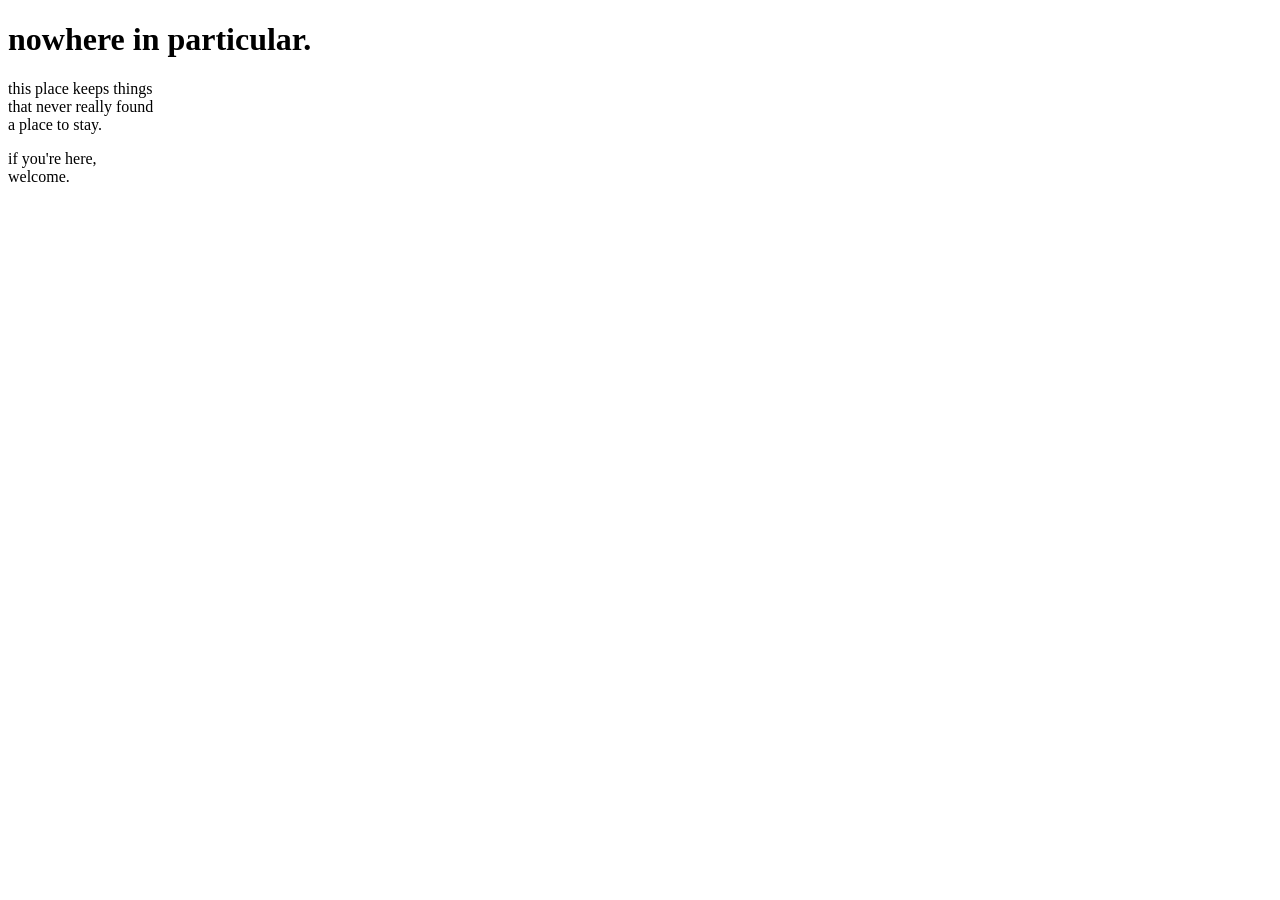
==== index.html @ 3161e35e "First homepage" ====
<!DOCTYPE html>
<html lang="en">

<head>
    <meta charset="UTF-8">
    <meta name="viewport" content="width=device-width, initial-scale=1.0">
    <title>Nowhere in Particular</title>
</head>

<body>

    <h1>nowhere in particular.</h1>

    <p>
        this place keeps things<br>
        that never really found<br>
        a place to stay.
    </p>

    <p>
        if you're here,<br>
        welcome.
    </p>

</body>

</html>
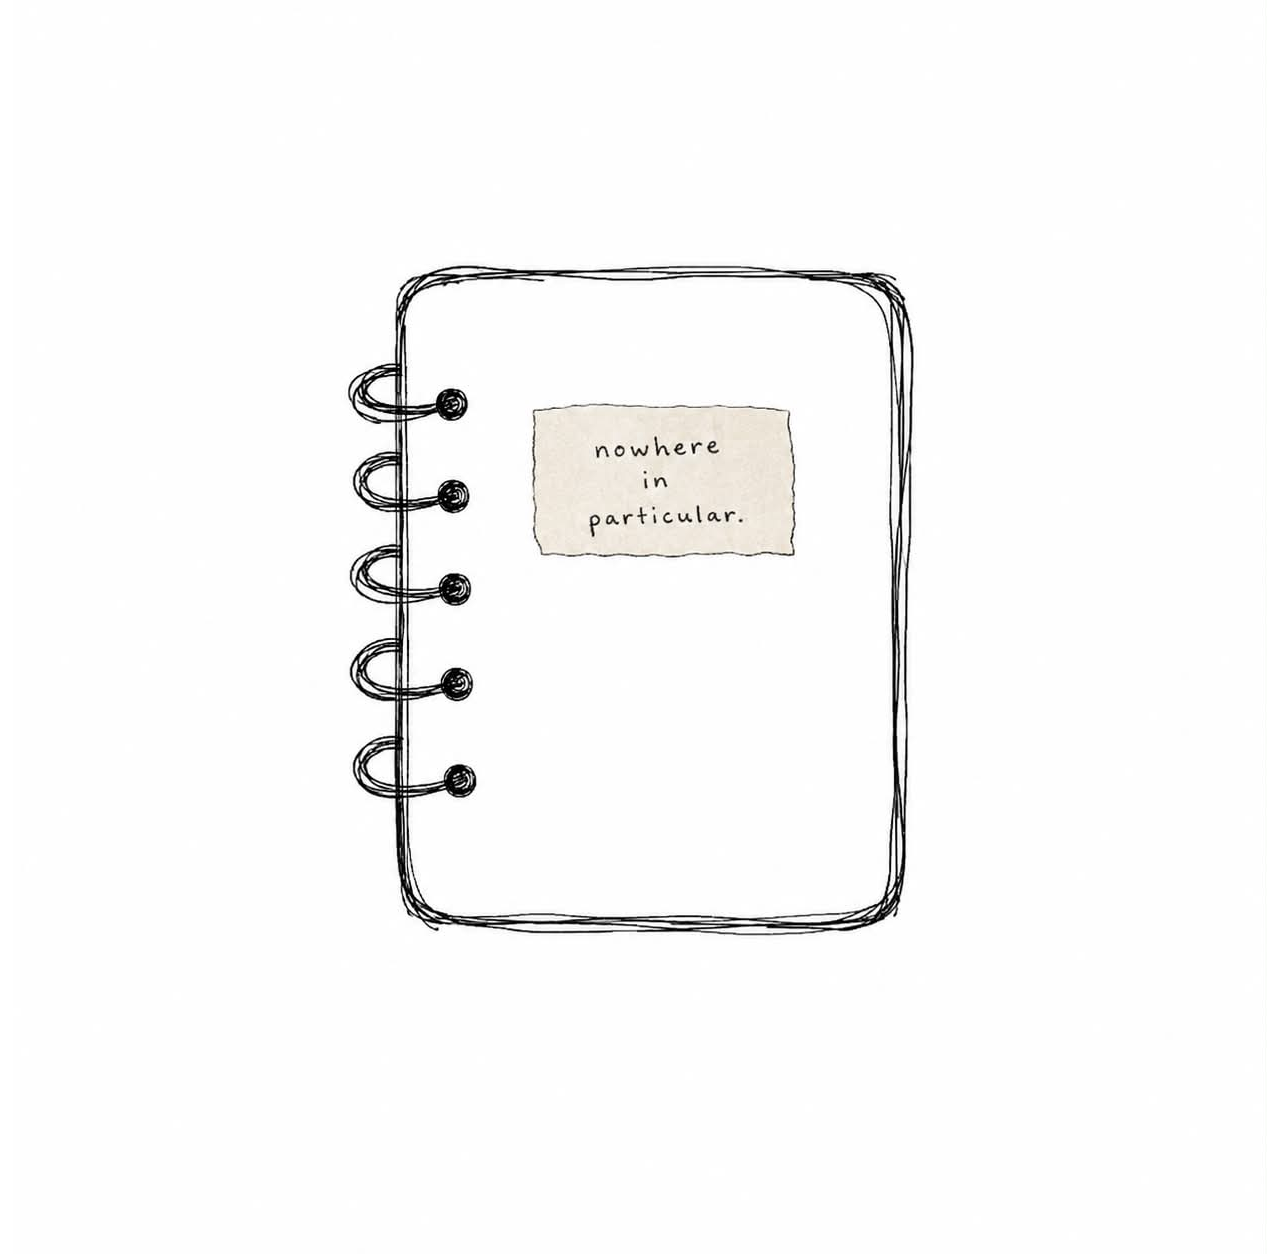
==== commit 57746317: "Implement clickable notebook image in index.html Added a clickable image that redirects to notes.htm" ====
--- a/index.html
+++ b/index.html
@@ -4,24 +4,34 @@
 <head>
     <meta charset="UTF-8">
     <meta name="viewport" content="width=device-width, initial-scale=1.0">
+
     <title>Nowhere in Particular</title>
+
+    <link rel="stylesheet" href="style.css">
 </head>
 
 <body>
 
-    <h1>nowhere in particular.</h1>
+<div class="cover">
 
-    <p>
-        this place keeps things<br>
-        that never really found<br>
-        a place to stay.
-    </p>
+    <img src="notebook.jpg" id="notebook" alt="Notebook">
 
-    <p>
-        if you're here,<br>
-        welcome.
-    </p>
+</div>
+
+<script>
+
+document.getElementById("notebook").addEventListener("click", function () {
+
+    window.location.href = "notes.html";
+
+});
+
+</script>
 
 </body>
 
 </html>
+
+</body>
+
+</html>
--- a/style.css
+++ b/style.css
@@ -0,0 +1,38 @@
+@font-face {
+    font-family: "Dakota";
+    src: url("Dakota.ttf") format("truetype");
+}
+
+body {
+    margin: 0;
+    min-height: 100vh;
+
+    display: flex;
+    flex-direction: column;
+
+    justify-content: center;
+    align-items: center;
+
+    background: EFE6D6;
+    color: #2E2B28;
+
+    text-align: center;
+}
+
+h1 {
+    font-family: "Dakota", cursive;
+    font-size: 3rem;
+    font-weight: bold;
+    margin: 0 0 20px 0;
+}
+
+p {
+    font-family: Georgia, serif;
+    font-size: 1.1rem;
+    line-height: 1.9;
+    margin: 0;
+}
+
+p + p {
+    margin-top: 30px;
+}
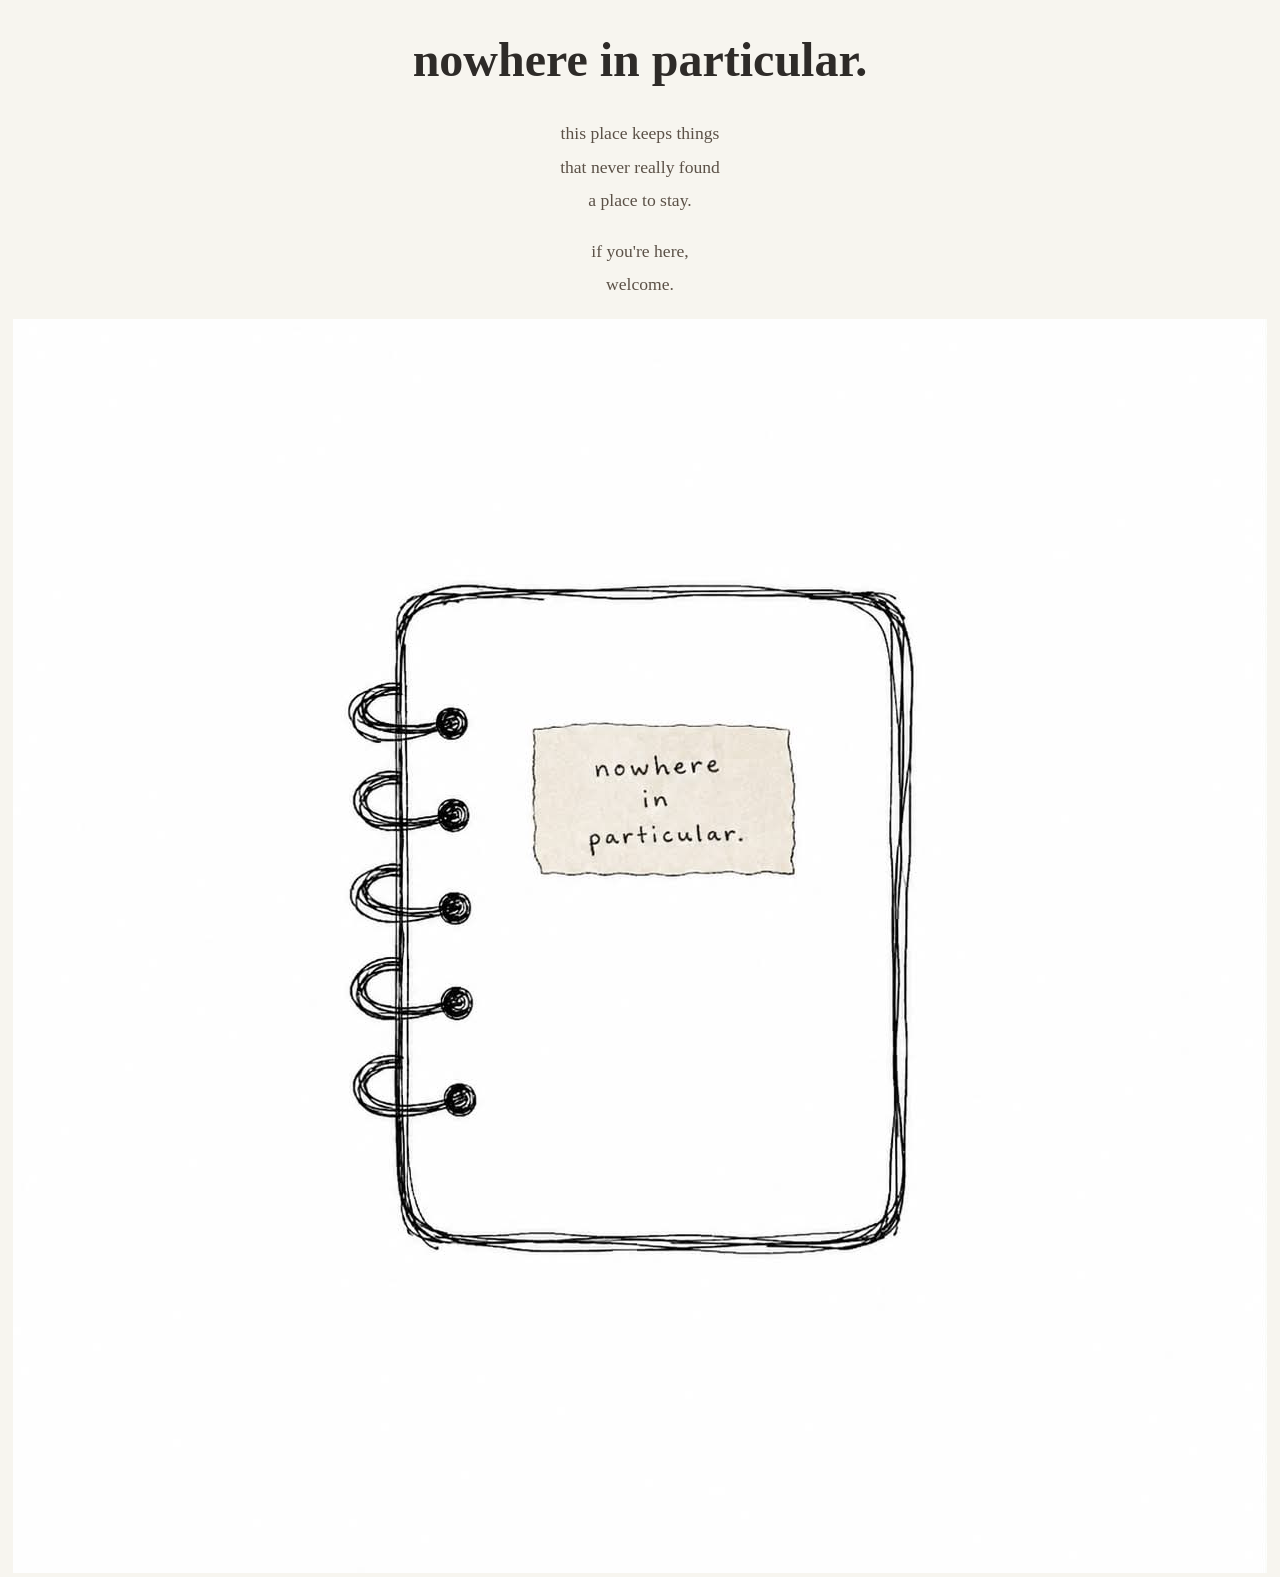
==== commit ea8455b5: "Refactor landing section in index.html Updated the landing section with new content and structure." ====
--- a/index.html
+++ b/index.html
@@ -12,26 +12,27 @@
 
 <body>
 
-<div class="cover">
+    <div class="landing">
 
-    <img src="notebook.jpg" id="notebook" alt="Notebook">
+        <h1>nowhere in particular.</h1>
 
-</div>
+        <p>
+            this place keeps things<br>
+            that never really found<br>
+            a place to stay.
+        </p>
 
-<script>
+        <p>
+            if you're here,<br>
+            welcome.
+        </p>
 
-document.getElementById("notebook").addEventListener("click", function () {
+        <a href="notes.html" class="notebook-link">
+            <img src="notebook.jpg" alt="Open notebook">
+        </a>
 
-    window.location.href = "notes.html";
-
-});
-
-</script>
+    </div>
 
 </body>
 
 </html>
-
-</body>
-
-</html>
--- a/style.css
+++ b/style.css
@@ -8,31 +8,61 @@
     min-height: 100vh;
 
     display: flex;
-    flex-direction: column;
-
     justify-content: center;
     align-items: center;
 
-    background: EFE6D6;
+    background: #F7F5EF;
+}
+
+.cover {
+    text-align: center;
+}
+
+#notebook {
+
+    width: 320px;
+
+    cursor: pointer;
+
+    transition: transform 0.3s ease,
+                filter 0.3s ease;
+
+}
+
+#notebook:hover {
+
+    transform: scale(1.05) rotate(-2deg);
+
+    filter: drop-shadow(0 10px 20px rgba(0,0,0,.12));
+
+}
+
+h1 {
+
+    font-family: "Dakota", cursive;
+
+    font-size: 3rem;
+
+    font-weight: bold;
+
+    margin-bottom: 30px;
+
     color: #2E2B28;
 
     text-align: center;
-}
 
-h1 {
-    font-family: "Dakota", cursive;
-    font-size: 3rem;
-    font-weight: bold;
-    margin: 0 0 20px 0;
 }
 
 p {
+
     font-family: Georgia, serif;
+
     font-size: 1.1rem;
+
     line-height: 1.9;
-    margin: 0;
+
+    color: #5B5147;
+
+    text-align: center;
+
 }
-
-p + p {
-    margin-top: 30px;
-}
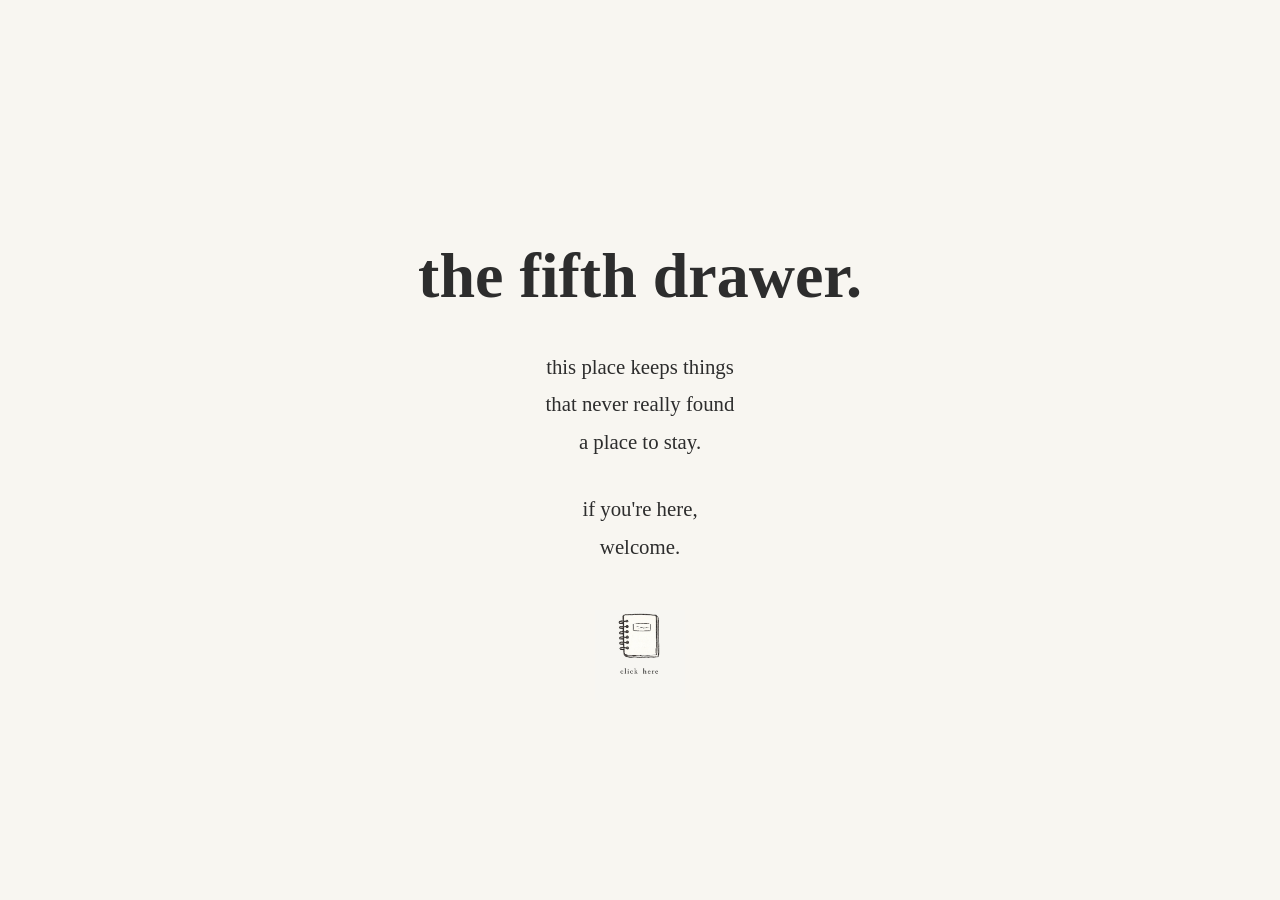
==== commit 9a24f02e: "Update index.html" ====
--- a/index.html
+++ b/index.html
@@ -5,7 +5,7 @@
     <meta charset="UTF-8">
     <meta name="viewport" content="width=device-width, initial-scale=1.0">
 
-    <title>Nowhere in Particular</title>
+    <title>The Fifth Drawer</title>
 
     <link rel="stylesheet" href="style.css">
 </head>
@@ -14,7 +14,7 @@
 
     <div class="landing">
 
-        <h1>nowhere in particular.</h1>
+        <h1>the fifth drawer.</h1>
 
         <p>
             this place keeps things<br>
--- a/style.css
+++ b/style.css
@@ -3,66 +3,51 @@
     src: url("Dakota.ttf") format("truetype");
 }
 
-body {
-    margin: 0;
-    min-height: 100vh;
+body{
+    margin:0;
+    min-height:100vh;
 
-    display: flex;
-    justify-content: center;
-    align-items: center;
+    display:flex;
+    justify-content:center;
+    align-items:center;
 
-    background: #F7F5EF;
+    background:#F8F6F1;
+    color:#2d2d2d;
 }
 
-.cover {
-    text-align: center;
+.landing{
+    text-align:center;
 }
 
-#notebook {
-
-    width: 320px;
-
-    cursor: pointer;
-
-    transition: transform 0.3s ease,
-                filter 0.3s ease;
-
+h1{
+    font-family:"Dakota", cursive;
+    font-size:4rem;
+    font-weight:bold;
+    margin-bottom:35px;
 }
 
-#notebook:hover {
-
-    transform: scale(1.05) rotate(-2deg);
-
-    filter: drop-shadow(0 10px 20px rgba(0,0,0,.12));
-
+p{
+    font-family:Georgia, serif;
+    font-size:1.3rem;
+    line-height:1.8;
+    margin:0;
 }
 
-h1 {
-
-    font-family: "Dakota", cursive;
-
-    font-size: 3rem;
-
-    font-weight: bold;
-
-    margin-bottom: 30px;
-
-    color: #2E2B28;
-
-    text-align: center;
-
+p + p{
+    margin-top:30px;
 }
 
-p {
+.notebook-link{
+    display:inline-block;
+    margin-top:45px;
+    transition:transform .25s ease;
+}
 
-    font-family: Georgia, serif;
+.notebook-link:hover{
+    transform:scale(1.08) rotate(-2deg);
+}
 
-    font-size: 1.1rem;
-
-    line-height: 1.9;
-
-    color: #5B5147;
-
-    text-align: center;
-
+.notebook-link img{
+    width:90px;
+    display:block;
 }
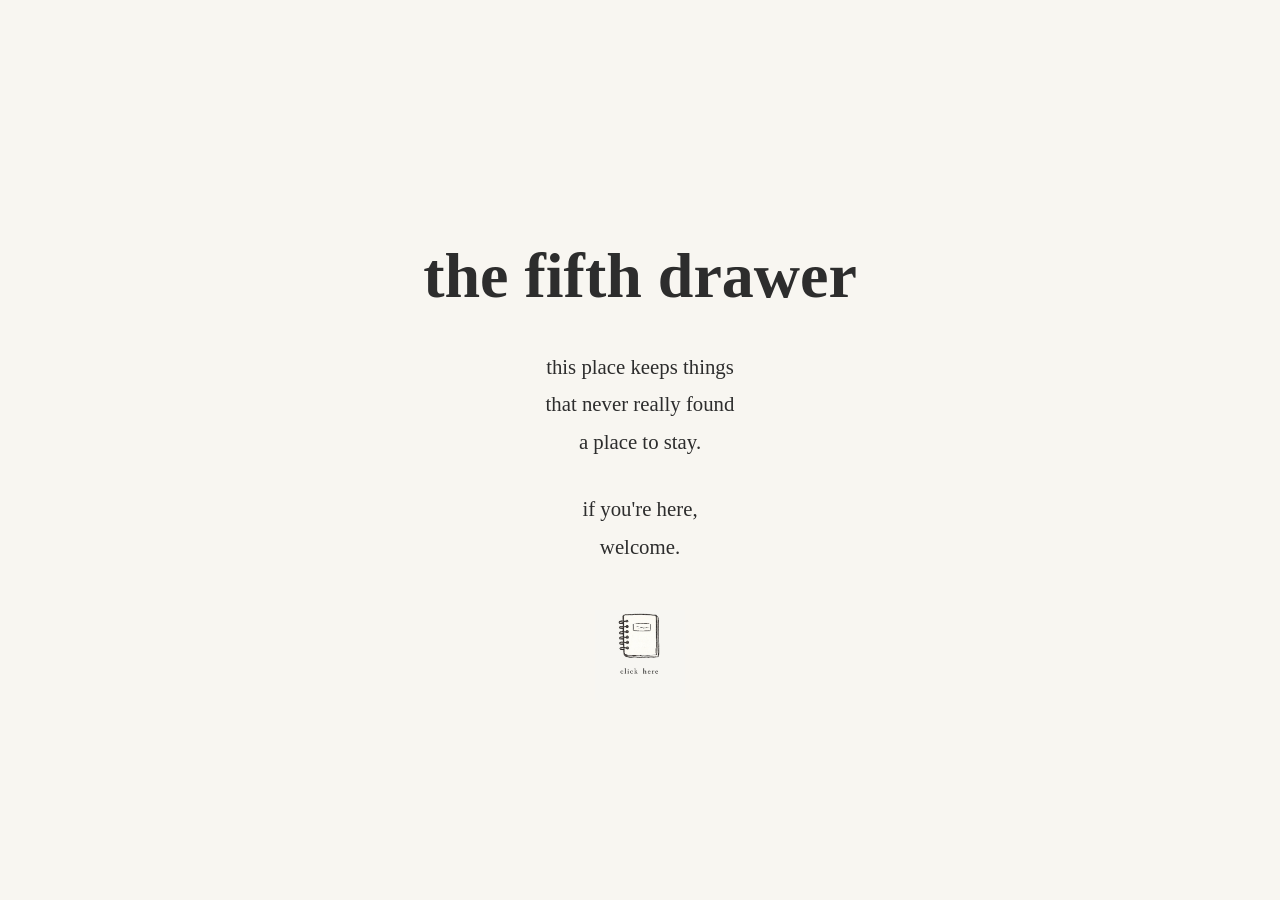
==== commit f4369cce: "Fix heading text in index.html" ====
--- a/index.html
+++ b/index.html
@@ -14,7 +14,7 @@
 
     <div class="landing">
 
-        <h1>the fifth drawer.</h1>
+        <h1>the fifth drawer</h1>
 
         <p>
             this place keeps things<br>
